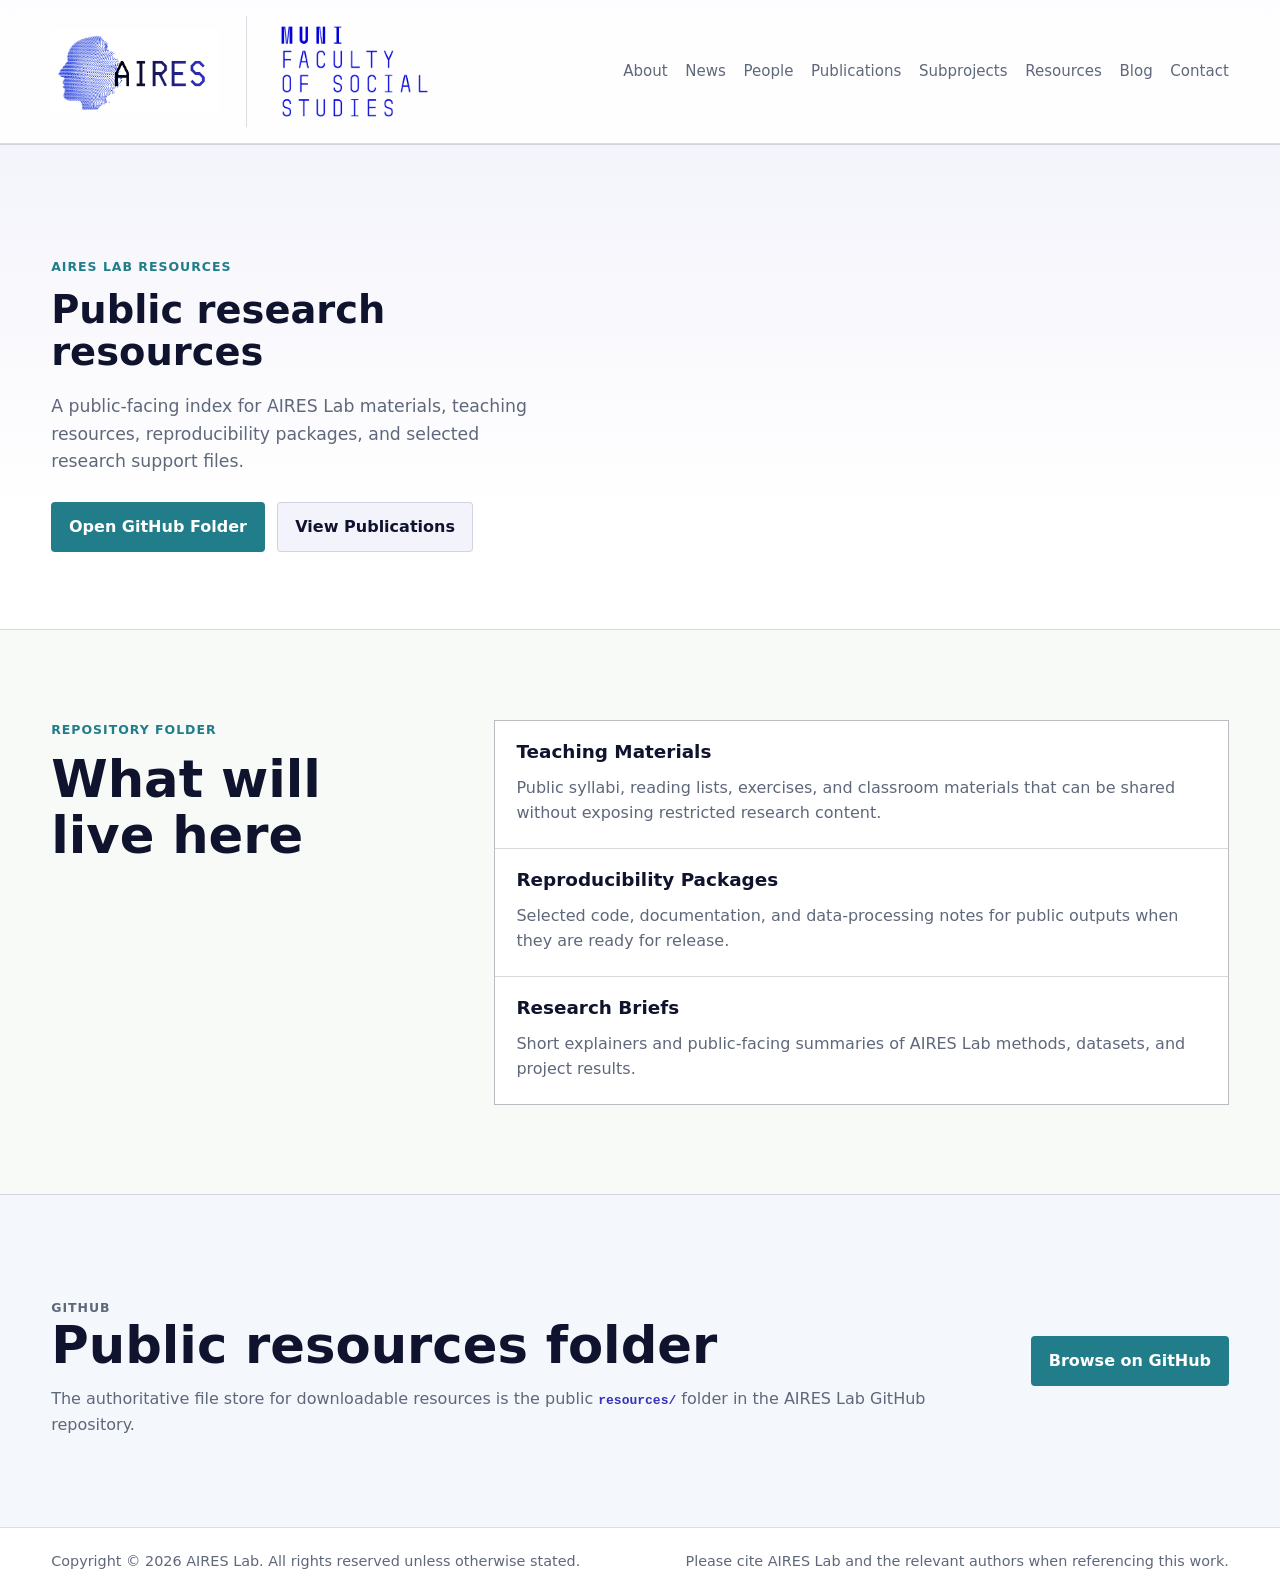
==== resources.html @ ffa1294a "Add resources page" ====
<!doctype html>
<html lang="en">
  <head>
    <meta charset="utf-8">
    <meta name="viewport" content="width=device-width, initial-scale=1">
    <meta
      name="description"
      content="Public resources from AIRES Lab: Artificial Intelligence Research for Experimental Security."
    >
    <title>Resources | AIRES Lab</title>
    <link rel="stylesheet" href="assets/css/styles.css">
  </head>
  <body>
    <a class="skip-link" href="#main">Skip to content</a>

    <header class="site-header" aria-label="Site header">
      <div class="header-identity">
        <a class="brand" href="index.html#top" aria-label="AIRES Lab home">
          <img class="brand-logo" src="assets/graphics/AIRES_logo.png" alt="AIRES Lab">
        </a>
        <div class="hosted-by" aria-label="Faculty of Social Studies, Masaryk University, Czech Republic">
          <img
            class="brand-logo"
            src="assets/graphics/FSS_logo.png"
            alt="Faculty of Social Studies, Masaryk University, Czech Republic"
          >
        </div>
      </div>
      <nav class="site-nav" aria-label="Primary navigation">
        <a href="index.html#about">About</a>
        <a href="index.html#news">News</a>
        <a href="index.html#people">People</a>
        <a href="index.html#publications">Publications</a>
        <a href="index.html#subprojects">Subprojects</a>
        <a href="resources.html">Resources</a>
        <a href="blog.html">Blog</a>
        <a href="index.html#contact">Contact</a>
      </nav>
    </header>

    <main id="main">
      <section class="page-hero">
        <p class="eyebrow">AIRES Lab Resources</p>
        <h1>Public research resources</h1>
        <p class="hero-lede">
          A public-facing index for AIRES Lab materials, teaching resources,
          reproducibility packages, and selected research support files.
        </p>
        <div class="hero-actions">
          <a class="button primary" href="https://github.com/AIRES-lab/repo/tree/main/resources" rel="noopener">Open GitHub Folder</a>
          <a class="button secondary" href="index.html#publications">View Publications</a>
        </div>
      </section>

      <section class="section page-layout" aria-labelledby="resources-title">
        <div class="section-heading">
          <p class="eyebrow">Repository Folder</p>
          <h2 id="resources-title">What will live here</h2>
        </div>
        <div class="resource-list">
          <article>
            <h3>Teaching Materials</h3>
            <p>
              Public syllabi, reading lists, exercises, and classroom materials
              that can be shared without exposing restricted research content.
            </p>
          </article>
          <article>
            <h3>Reproducibility Packages</h3>
            <p>
              Selected code, documentation, and data-processing notes for public
              outputs when they are ready for release.
            </p>
          </article>
          <article>
            <h3>Research Briefs</h3>
            <p>
              Short explainers and public-facing summaries of AIRES Lab methods,
              datasets, and project results.
            </p>
          </article>
        </div>
      </section>

      <section class="section repo-panel" aria-labelledby="repo-title">
        <div>
          <p class="eyebrow">GitHub</p>
          <h2 id="repo-title">Public resources folder</h2>
          <p>
            The authoritative file store for downloadable resources is the public
            <code>resources/</code> folder in the AIRES Lab GitHub repository.
          </p>
        </div>
        <a class="button primary" href="https://github.com/AIRES-lab/repo/tree/main/resources" rel="noopener">Browse on GitHub</a>
      </section>
    </main>

    <footer class="site-footer">
      <p>
        Copyright &copy; <span id="year"></span> AIRES Lab. All rights reserved
        unless otherwise stated.
      </p>
      <p>
        Please cite AIRES Lab and the relevant authors when referencing this work.
      </p>
    </footer>

    <script src="assets/js/main.js"></script>
  </body>
</html>
---- assets/css/styles.css ----
:root {
  color-scheme: light;
  --bg: #ffffff;
  --bg-soft: #f4f7fb;
  --panel: #eef3fa;
  --panel-light: #ffffff;
  --text: #10132d;
  --muted: #5f687a;
  --line: rgba(16, 19, 45, 0.14);
  --teal: #217d8a;
  --amber: #a36a00;
  --red: #c33845;
  --blue: #3432bf;
  --shadow: 0 24px 70px rgba(23, 36, 75, 0.16);
}

* {
  box-sizing: border-box;
}

html {
  scroll-behavior: smooth;
}

body {
  margin: 0;
  min-width: 320px;
  background:
    linear-gradient(180deg, rgba(52, 50, 191, 0.08), transparent 32rem),
    var(--bg);
  color: var(--text);
  font-family:
    Inter, ui-sans-serif, system-ui, -apple-system, BlinkMacSystemFont, "Segoe UI",
    sans-serif;
  line-height: 1.6;
}

a {
  color: inherit;
}

.skip-link {
  position: absolute;
  left: 1rem;
  top: -10rem;
  z-index: 20;
  padding: 0.6rem 0.8rem;
  background: var(--text);
  color: var(--bg);
}

.skip-link:focus {
  top: 1rem;
}

.site-header {
  position: sticky;
  top: 0;
  z-index: 10;
  display: flex;
  align-items: center;
  justify-content: space-between;
  gap: 2rem;
  padding: 1rem clamp(1rem, 4vw, 4rem);
  border-bottom: 1px solid var(--line);
  background: rgba(255, 255, 255, 0.88);
  backdrop-filter: blur(18px);
}

.header-identity {
  display: flex;
  align-items: center;
  gap: clamp(1rem, 2.4vw, 1.8rem);
  min-width: 0;
}

.brand {
  display: inline-flex;
  align-items: center;
  gap: 0.75rem;
  min-width: max-content;
  text-decoration: none;
}

.brand-logo {
  display: block;
  width: clamp(7.4rem, 13vw, 10.5rem);
  height: auto;
}

.brand strong,
.brand small {
  display: block;
}

.brand strong {
  line-height: 1.1;
}

.brand small {
  color: var(--muted);
  font-size: 0.78rem;
}

.hosted-by {
  display: flex;
  align-items: center;
  gap: 0.7rem;
  padding-left: clamp(1rem, 2vw, 1.5rem);
  border-left: 1px solid var(--line);
  color: var(--muted);
  font-size: 0.72rem;
  font-weight: 700;
  line-height: 1.15;
  text-transform: uppercase;
}

.hosted-by span {
  max-width: 7.5rem;
}

.faculty-logo {
  display: block;
  width: clamp(6rem, 9vw, 8.5rem);
  height: auto;
  max-height: 3.2rem;
  object-fit: contain;
}

.site-nav {
  display: flex;
  flex-wrap: wrap;
  justify-content: flex-end;
  gap: 0.25rem 1.1rem;
  color: var(--muted);
  font-size: 0.94rem;
}

.site-nav a {
  text-decoration: none;
}

.site-nav a:hover {
  color: var(--text);
}

.hero {
  display: grid;
  grid-template-columns: minmax(17rem, 0.52fr) minmax(32rem, 1.48fr);
  gap: clamp(0.8rem, 2vw, 1.8rem);
  align-items: center;
  min-height: calc(100vh - 4.5rem);
  padding: clamp(3rem, 7vw, 6rem) clamp(1rem, 4vw, 4rem) 3rem;
  overflow: hidden;
}

.hero-copy {
  max-width: 30rem;
}

.eyebrow {
  margin: 0 0 0.8rem;
  color: var(--teal);
  font-size: 0.78rem;
  font-weight: 750;
  letter-spacing: 0.08em;
  text-transform: uppercase;
}

h1,
h2,
h3,
p {
  overflow-wrap: anywhere;
}

h1,
h2,
h3 {
  margin: 0;
  line-height: 1.08;
}

h1 {
  max-width: 14ch;
  font-size: clamp(1.75rem, 3vw, 3rem);
}

h2 {
  font-size: clamp(2rem, 4vw, 4rem);
}

h3 {
  font-size: 1.15rem;
}

.hero-lede {
  max-width: 30rem;
  margin: 1.3rem 0 0;
  color: var(--muted);
  font-size: clamp(0.98rem, 1.35vw, 1.12rem);
}

.hero-actions {
  display: flex;
  flex-wrap: wrap;
  gap: 0.8rem;
  margin-top: 1.6rem;
}

.button {
  display: inline-flex;
  align-items: center;
  justify-content: center;
  min-height: 2.9rem;
  padding: 0.72rem 1.05rem;
  border: 1px solid transparent;
  border-radius: 4px;
  font-weight: 750;
  text-decoration: none;
}

.button.primary {
  background: var(--teal);
  color: #ffffff;
}

.button.secondary {
  border-color: var(--line);
  background: rgba(52, 50, 191, 0.06);
  color: var(--text);
}

.hero-video {
  position: relative;
  justify-self: stretch;
  width: 100%;
  min-height: 36rem;
  aspect-ratio: 16 / 9;
  overflow: hidden;
  background: transparent;
  transform: none;
  -webkit-mask-image: radial-gradient(
    ellipse at center,
    #000 54%,
    rgba(0, 0, 0, 0.9) 66%,
    rgba(0, 0, 0, 0.42) 82%,
    transparent 100%
  );
  mask-image: radial-gradient(
    ellipse at center,
    #000 54%,
    rgba(0, 0, 0, 0.9) 66%,
    rgba(0, 0, 0, 0.42) 82%,
    transparent 100%
  );
}

.intro-video {
  display: block;
  width: 100%;
  height: 100%;
  min-height: inherit;
  object-fit: contain;
}
.section {
  padding: clamp(3rem, 7vw, 6rem) clamp(1rem, 4vw, 4rem);
  border-top: 1px solid var(--line);
}

.intro {
  display: grid;
  grid-template-columns: minmax(0, 0.9fr) minmax(18rem, 1.1fr);
  gap: clamp(1.5rem, 5vw, 4rem);
  align-items: start;
  background: #f7f9fc;
}

.intro p:last-child,
.contact p,
.people-publications p {
  margin: 0;
  color: var(--muted);
  font-size: 1.08rem;
}

.section-heading {
  max-width: 52rem;
  margin-bottom: 2rem;
}

.feature-grid {
  display: grid;
  grid-template-columns: repeat(4, minmax(0, 1fr));
  gap: 1rem;
}

.feature-card {
  min-height: 19rem;
  padding: 1.2rem;
  border: 1px solid var(--line);
  background: var(--bg-soft);
}

.card-index {
  display: block;
  margin-bottom: 3.8rem;
  color: var(--amber);
  font-weight: 800;
}

.feature-card p,
.project-list p {
  margin: 0.8rem 0 0;
  color: var(--muted);
}

.split {
  display: grid;
  grid-template-columns: minmax(0, 0.72fr) minmax(20rem, 1.28fr);
  gap: clamp(1.5rem, 5vw, 4rem);
  background: #f8faf8;
}

.project-list {
  display: grid;
  gap: 1px;
  background: var(--line);
  border: 1px solid var(--line);
}

.project-list article {
  padding: 1.35rem;
  background: #ffffff;
}

.people-publications {
  display: grid;
  grid-template-columns: repeat(2, minmax(0, 1fr));
  gap: 1rem;
}

.people-publications > div {
  padding: clamp(1.2rem, 3vw, 2rem);
  border-left: 3px solid var(--teal);
  background: var(--bg-soft);
}

.member-card {
  display: grid;
  grid-template-columns: auto minmax(0, 1fr);
  gap: 1rem;
  align-items: start;
  margin-top: 1.2rem;
}

.member-photo {
  width: clamp(5.5rem, 10vw, 7rem);
  aspect-ratio: 1;
  object-fit: cover;
  border: 1px solid var(--line);
}

.member-role,
.publication-meta {
  margin: 0 0 0.45rem;
  color: var(--teal);
  font-size: 0.75rem;
  font-weight: 800;
  letter-spacing: 0.08em;
  text-transform: uppercase;
}

.member-card h3,
.publication-card h3 {
  margin: 0;
}

.publication-card {
  margin-top: 1.2rem;
}

.publication-link {
  display: inline-block;
  margin-top: 0.85rem;
  color: var(--blue);
  font-weight: 750;
  text-decoration: none;
}

.publication-link:hover {
  text-decoration: underline;
}

.contact {
  display: grid;
  grid-template-columns: minmax(0, 0.88fr) minmax(18rem, 1fr) auto;
  gap: 1.5rem;
  align-items: center;
}

.site-footer {
  display: flex;
  flex-wrap: wrap;
  justify-content: space-between;
  gap: 0.8rem 2rem;
  padding: 1.4rem clamp(1rem, 4vw, 4rem);
  border-top: 1px solid var(--line);
  color: var(--muted);
  font-size: 0.9rem;
}

.site-footer p {
  margin: 0;
}

.page-hero {
  padding: clamp(4rem, 9vw, 7rem) clamp(1rem, 4vw, 4rem) clamp(3rem, 6vw, 5rem);
  border-top: 1px solid var(--line);
}

.page-hero h1 {
  max-width: 18ch;
}

.page-layout {
  display: grid;
  grid-template-columns: minmax(0, 0.68fr) minmax(20rem, 1.32fr);
  gap: clamp(1.5rem, 5vw, 4rem);
  background: #f8faf8;
}

.resource-list,
.blog-list {
  display: grid;
  gap: 1px;
  background: var(--line);
  border: 1px solid var(--line);
}

.resource-list article,
.blog-list article {
  padding: 1.35rem;
  background: #ffffff;
}

.resource-list p,
.blog-list p,
.repo-panel p {
  margin: 0.8rem 0 0;
  color: var(--muted);
}

.repo-panel {
  display: grid;
  grid-template-columns: minmax(0, 1fr) auto;
  gap: 1.5rem;
  align-items: center;
  background: var(--bg-soft);
}

.repo-panel code {
  color: var(--blue);
  font-weight: 750;
}

@media (max-width: 980px) {
  .page-layout,
  .repo-panel {
    grid-template-columns: 1fr;
  }

  .page-hero h1 {
    max-width: 16ch;
  }
}

@media (max-width: 980px) {
  .site-header {
    align-items: flex-start;
    flex-direction: column;
    gap: 0.9rem;
  }

  .hero,
  .intro,
  .split,
  .contact {
    grid-template-columns: 1fr;
  }

  .hero {
    min-height: auto;
  }

  h1 {
    max-width: 16ch;
  }

  .hero-video {
    justify-self: stretch;
    width: 100%;
    min-height: 30rem;
    transform: none;
  }

  .feature-grid {
    grid-template-columns: repeat(2, minmax(0, 1fr));
  }

  .contact {
    align-items: start;
  }
}

@media (max-width: 720px) {
  .site-header {
    position: static;
  }

  .header-identity {
    align-items: flex-start;
    flex-direction: column;
    gap: 0.9rem;
  }

  .hosted-by {
    padding-left: 0;
    border-left: 0;
  }

  .site-nav {
    justify-content: flex-start;
  }

  .hero {
    padding-top: 2.5rem;
  }

  h1 {
    font-size: clamp(1.75rem, 8vw, 2.35rem);
  }

  .hero-video {
    min-height: 24rem;
  }

  .feature-grid,
  .people-publications {
    grid-template-columns: 1fr;
  }

  .member-card {
    grid-template-columns: 1fr;
  }

  .card-index {
    margin-bottom: 2rem;
  }
}

@media (prefers-reduced-motion: reduce) {
  html {
    scroll-behavior: auto;
  }
}
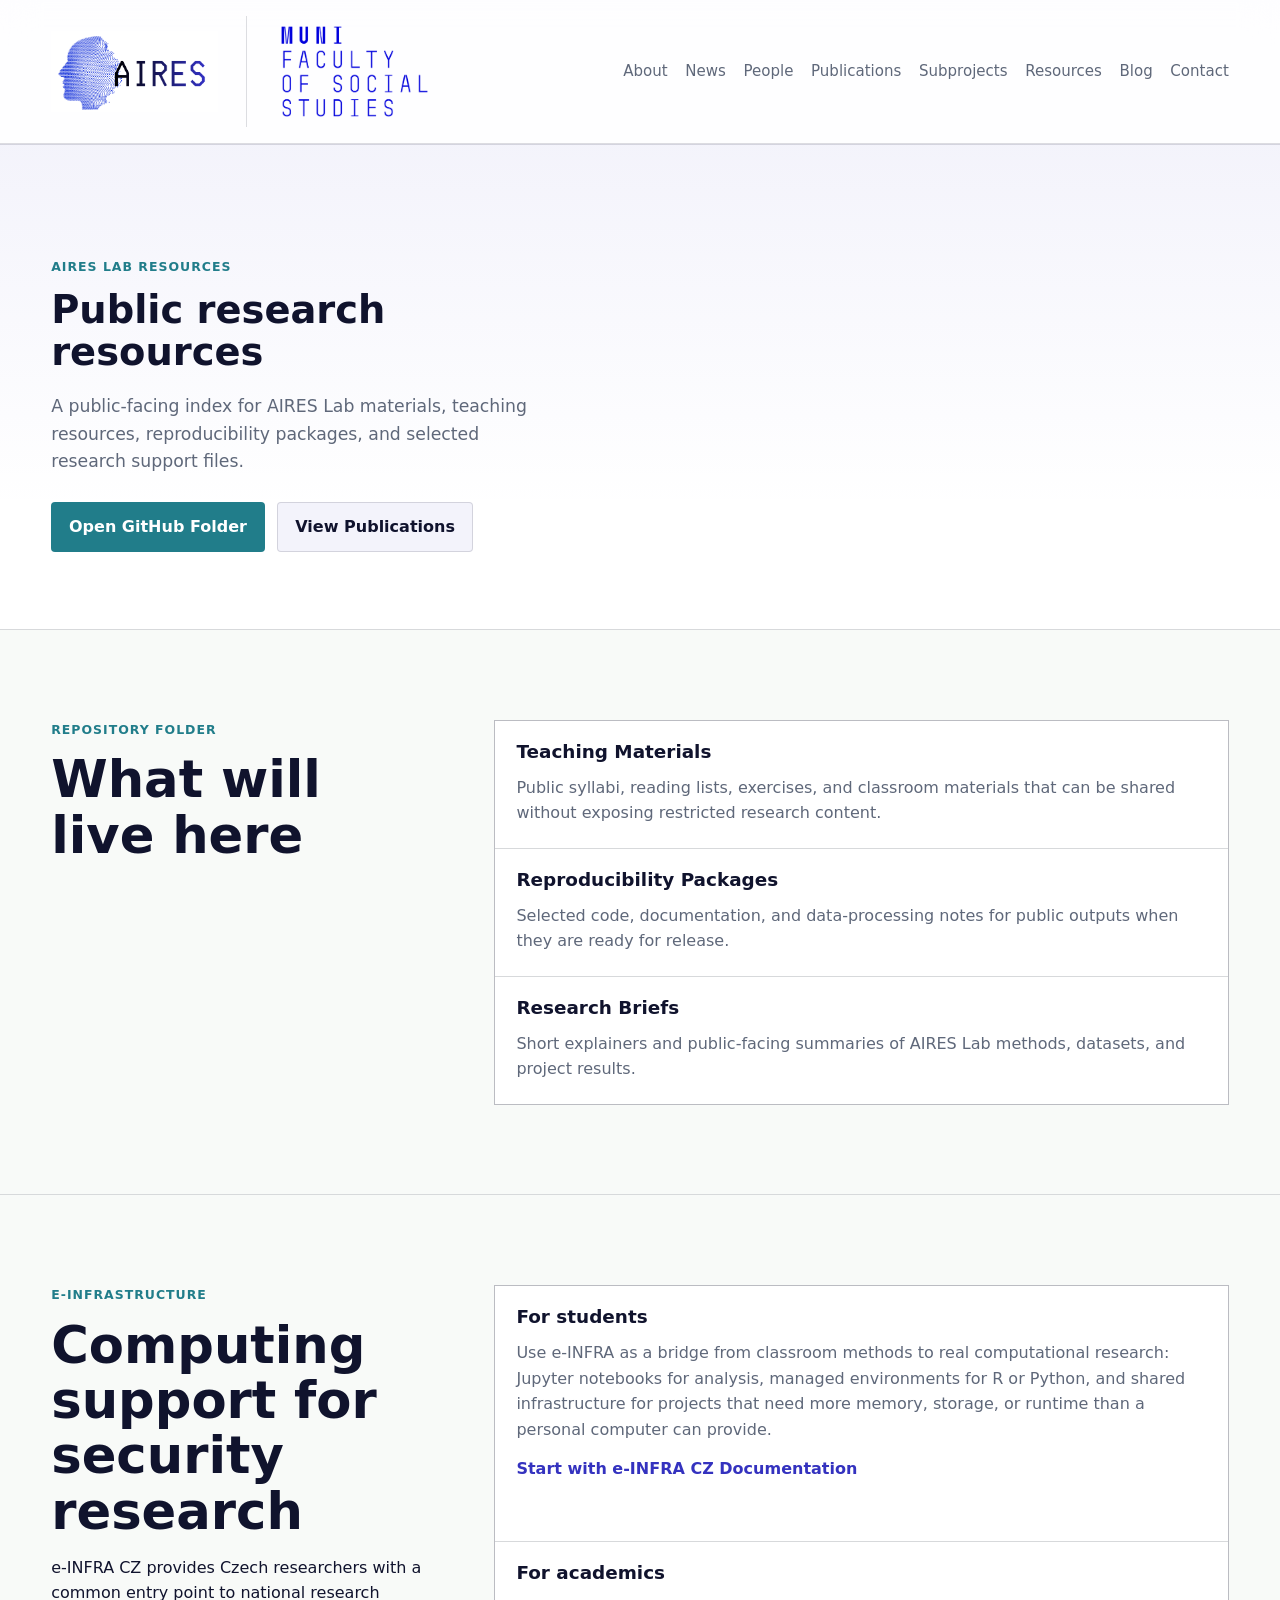
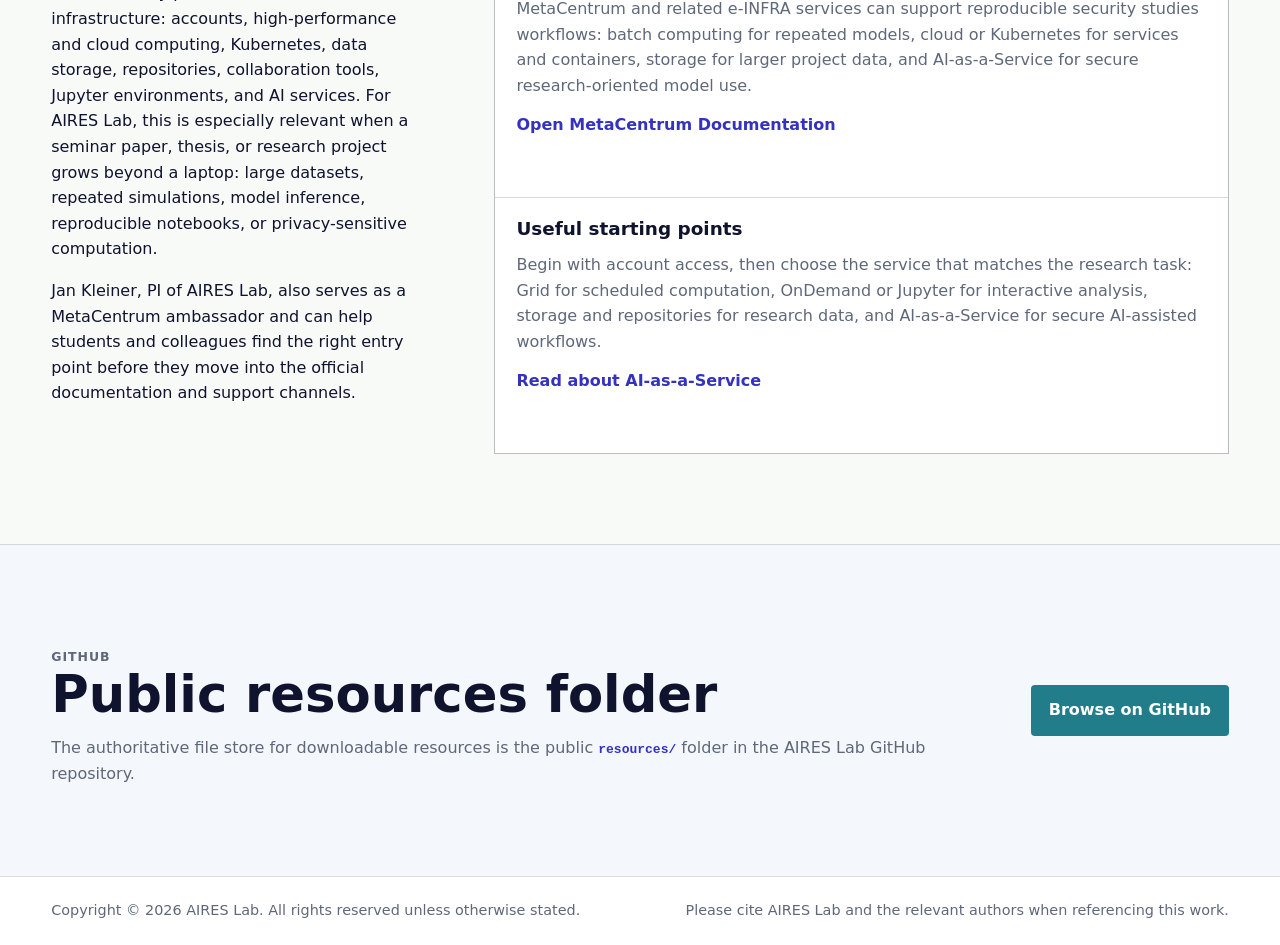
==== commit d151647d: "Add e-infrastructure resources section" ====
--- a/resources.html
+++ b/resources.html
@@ -82,6 +82,59 @@
         </div>
       </section>
 
+      <section class="section page-layout" aria-labelledby="einfrastructure-title">
+        <div class="section-heading">
+          <p class="eyebrow">e-Infrastructure</p>
+          <h2 id="einfrastructure-title">Computing support for security research</h2>
+          <p>
+            e-INFRA CZ provides Czech researchers with a common entry point to
+            national research infrastructure: accounts, high-performance and cloud
+            computing, Kubernetes, data storage, repositories, collaboration tools,
+            Jupyter environments, and AI services. For AIRES Lab, this is especially
+            relevant when a seminar paper, thesis, or research project grows beyond
+            a laptop: large datasets, repeated simulations, model inference,
+            reproducible notebooks, or privacy-sensitive computation.
+          </p>
+          <p>
+            Jan Kleiner, PI of AIRES Lab, also serves as a MetaCentrum ambassador
+            and can help students and colleagues find the right entry point before
+            they move into the official documentation and support channels.
+          </p>
+        </div>
+        <div class="resource-list">
+          <article>
+            <h3>For students</h3>
+            <p>
+              Use e-INFRA as a bridge from classroom methods to real computational
+              research: Jupyter notebooks for analysis, managed environments for R
+              or Python, and shared infrastructure for projects that need more memory,
+              storage, or runtime than a personal computer can provide.
+            </p>
+            <a class="publication-link" href="https://docs.e-infra.cz/" rel="noopener">Start with e-INFRA CZ Documentation</a>
+          </article>
+          <article>
+            <h3>For academics</h3>
+            <p>
+              MetaCentrum and related e-INFRA services can support reproducible
+              security studies workflows: batch computing for repeated models,
+              cloud or Kubernetes for services and containers, storage for larger
+              project data, and AI-as-a-Service for secure research-oriented model use.
+            </p>
+            <a class="publication-link" href="https://docs.metacentrum.cz/" rel="noopener">Open MetaCentrum Documentation</a>
+          </article>
+          <article>
+            <h3>Useful starting points</h3>
+            <p>
+              Begin with account access, then choose the service that matches the
+              research task: Grid for scheduled computation, OnDemand or Jupyter
+              for interactive analysis, storage and repositories for research data,
+              and AI-as-a-Service for secure AI-assisted workflows.
+            </p>
+            <a class="publication-link" href="https://docs.cerit.io/en/docs/ai-as-a-service/introduction" rel="noopener">Read about AI-as-a-Service</a>
+          </article>
+        </div>
+      </section>
+
       <section class="section repo-panel" aria-labelledby="repo-title">
         <div>
           <p class="eyebrow">GitHub</p>
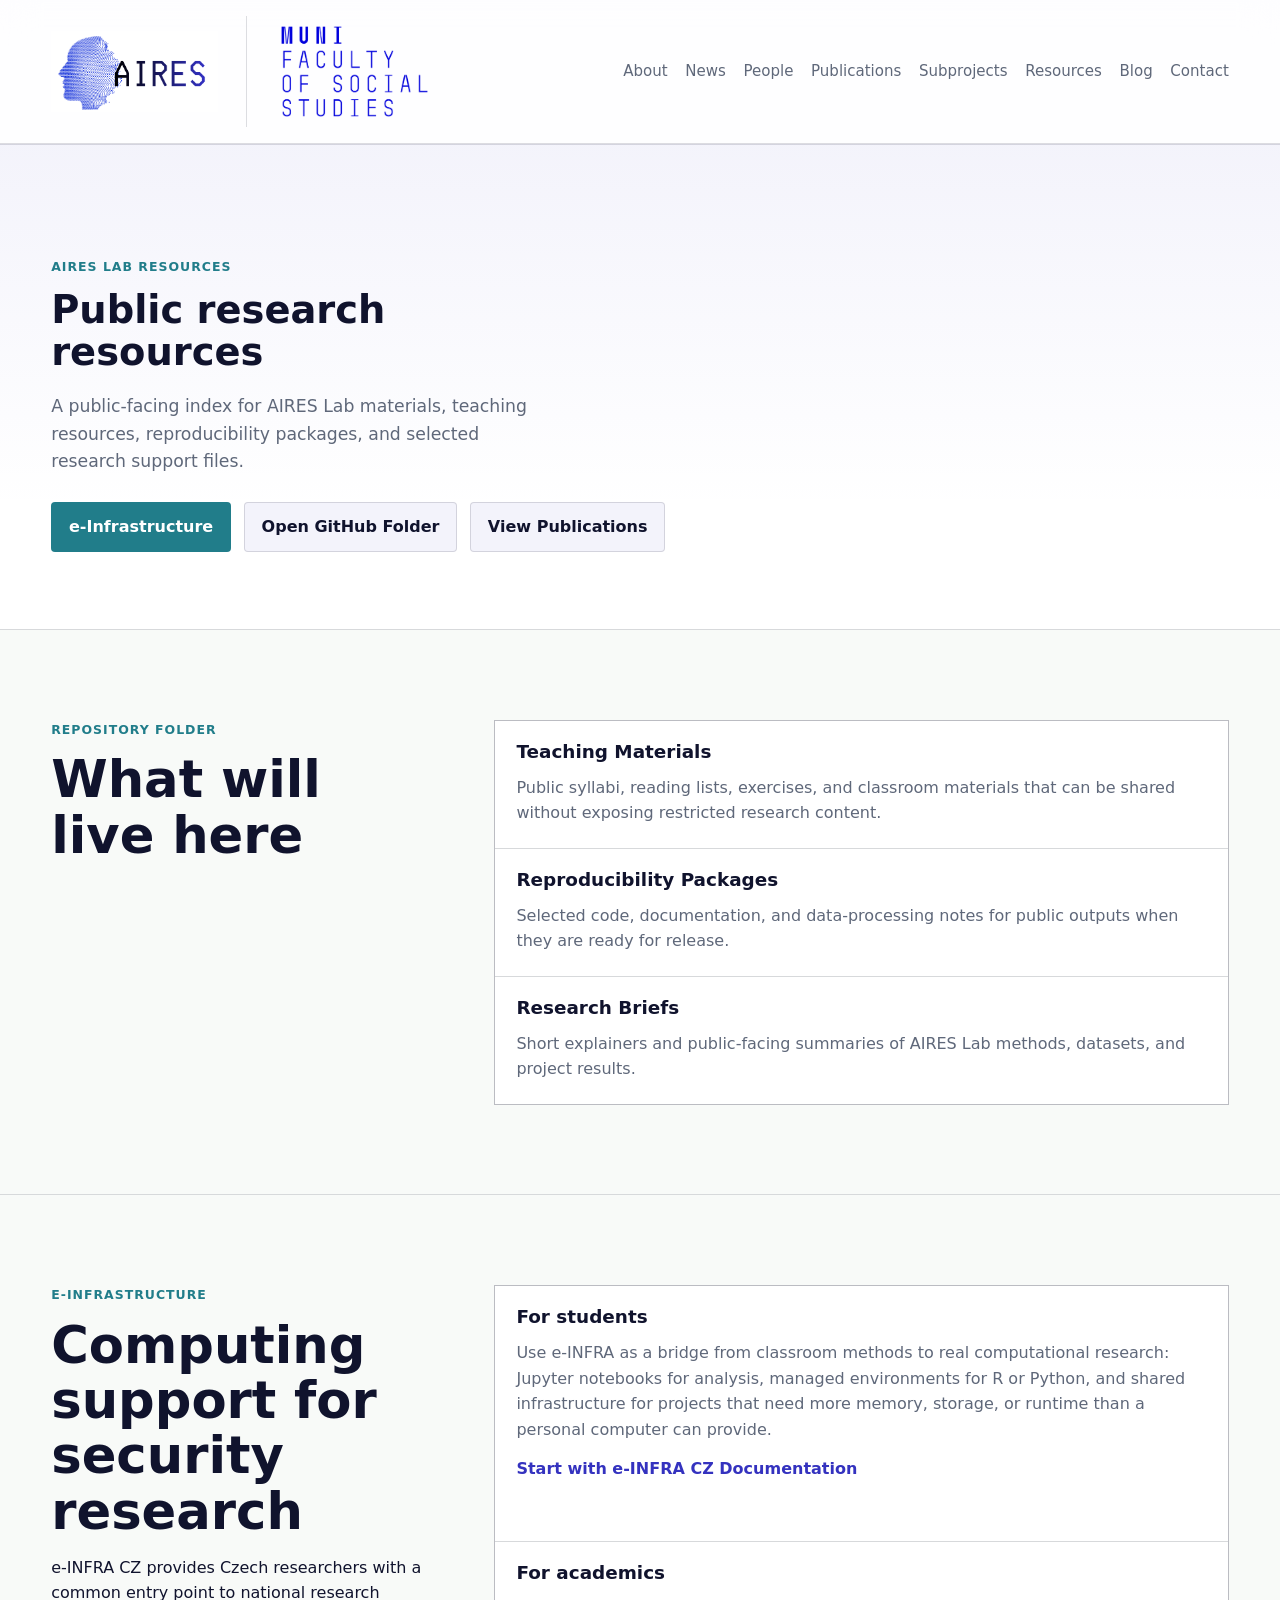
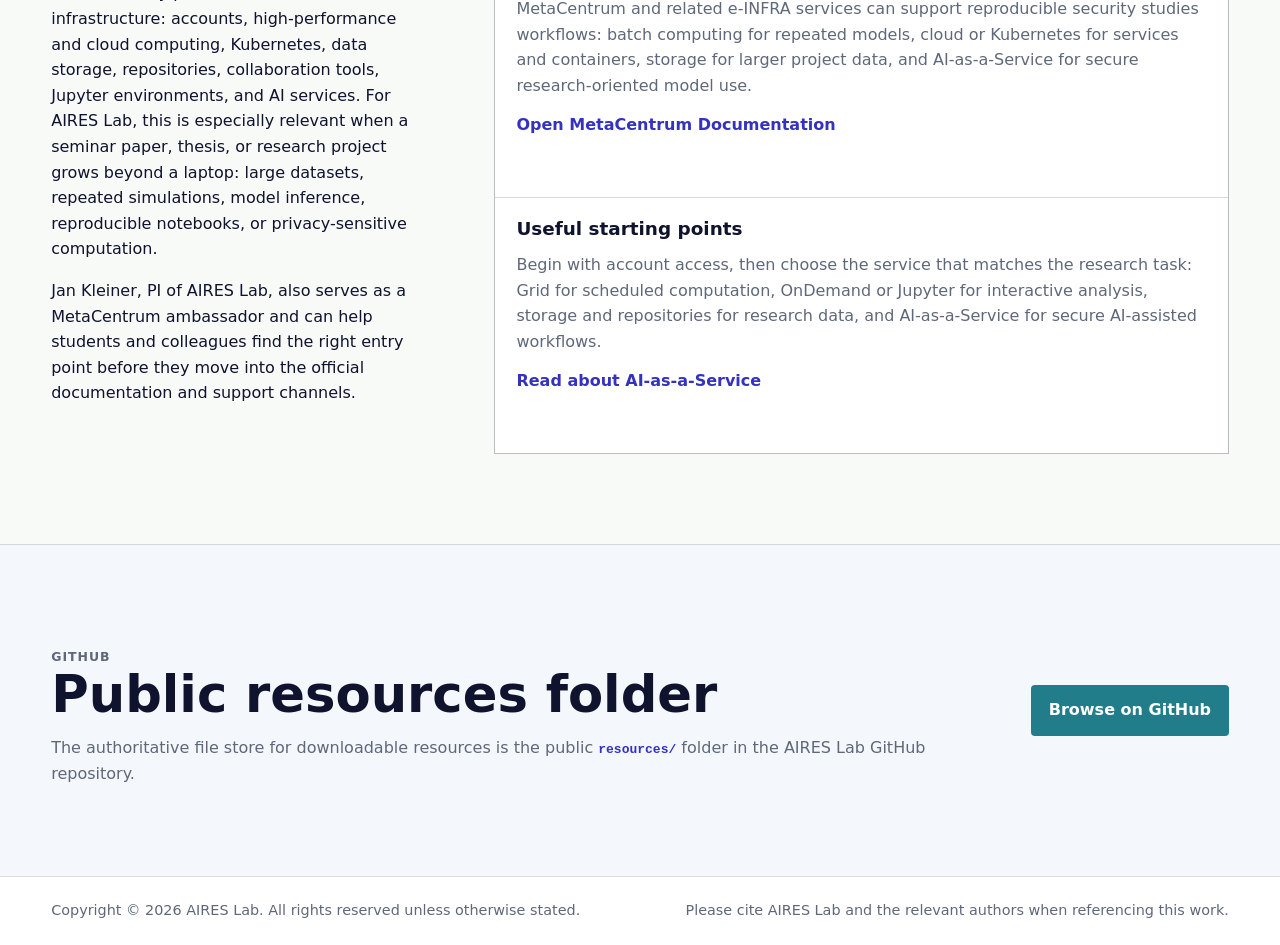
==== commit 465c2762: "Add e-infrastructure anchor link" ====
--- a/resources.html
+++ b/resources.html
@@ -47,7 +47,8 @@
           reproducibility packages, and selected research support files.
         </p>
         <div class="hero-actions">
-          <a class="button primary" href="https://github.com/AIRES-lab/repo/tree/main/resources" rel="noopener">Open GitHub Folder</a>
+          <a class="button primary" href="#einfrastructure">e-Infrastructure</a>
+          <a class="button secondary" href="https://github.com/AIRES-lab/repo/tree/main/resources" rel="noopener">Open GitHub Folder</a>
           <a class="button secondary" href="index.html#publications">View Publications</a>
         </div>
       </section>
@@ -82,7 +83,7 @@
         </div>
       </section>
 
-      <section class="section page-layout" aria-labelledby="einfrastructure-title">
+      <section class="section page-layout" id="einfrastructure" aria-labelledby="einfrastructure-title">
         <div class="section-heading">
           <p class="eyebrow">e-Infrastructure</p>
           <h2 id="einfrastructure-title">Computing support for security research</h2>
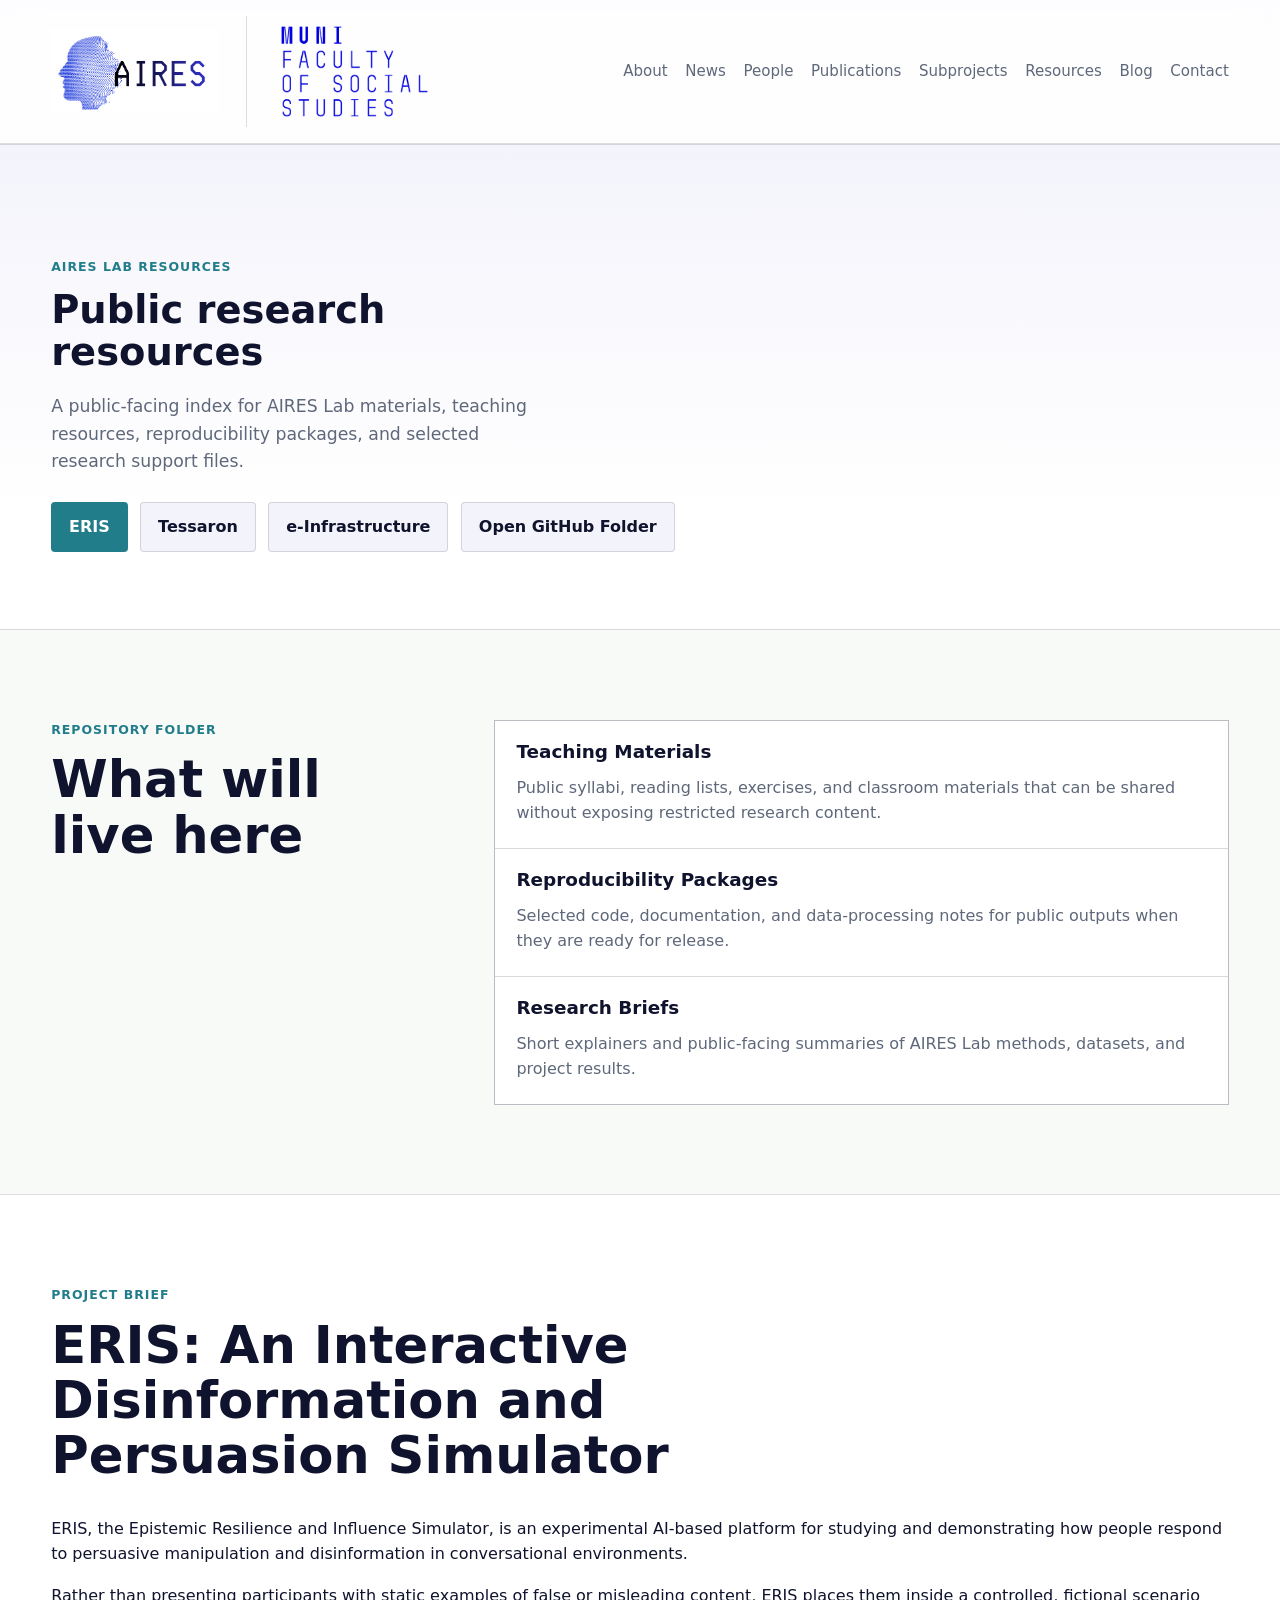
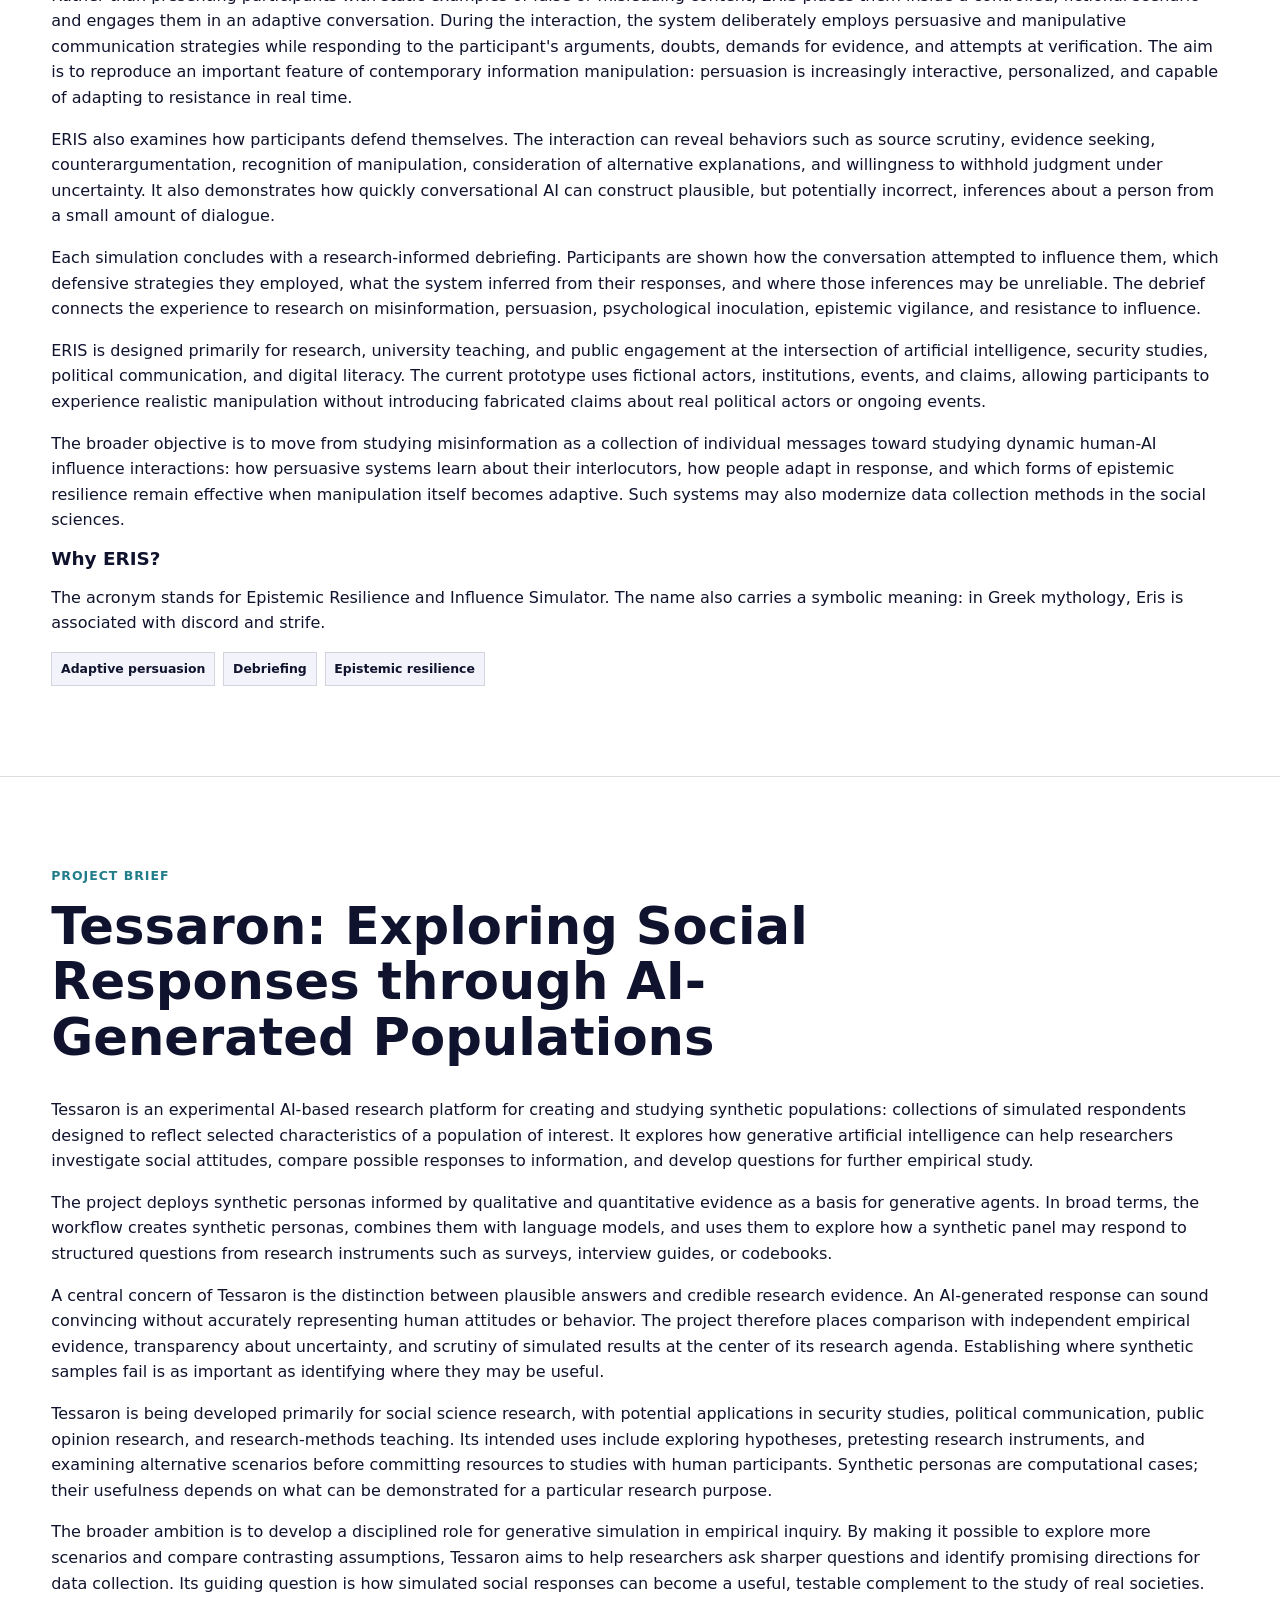
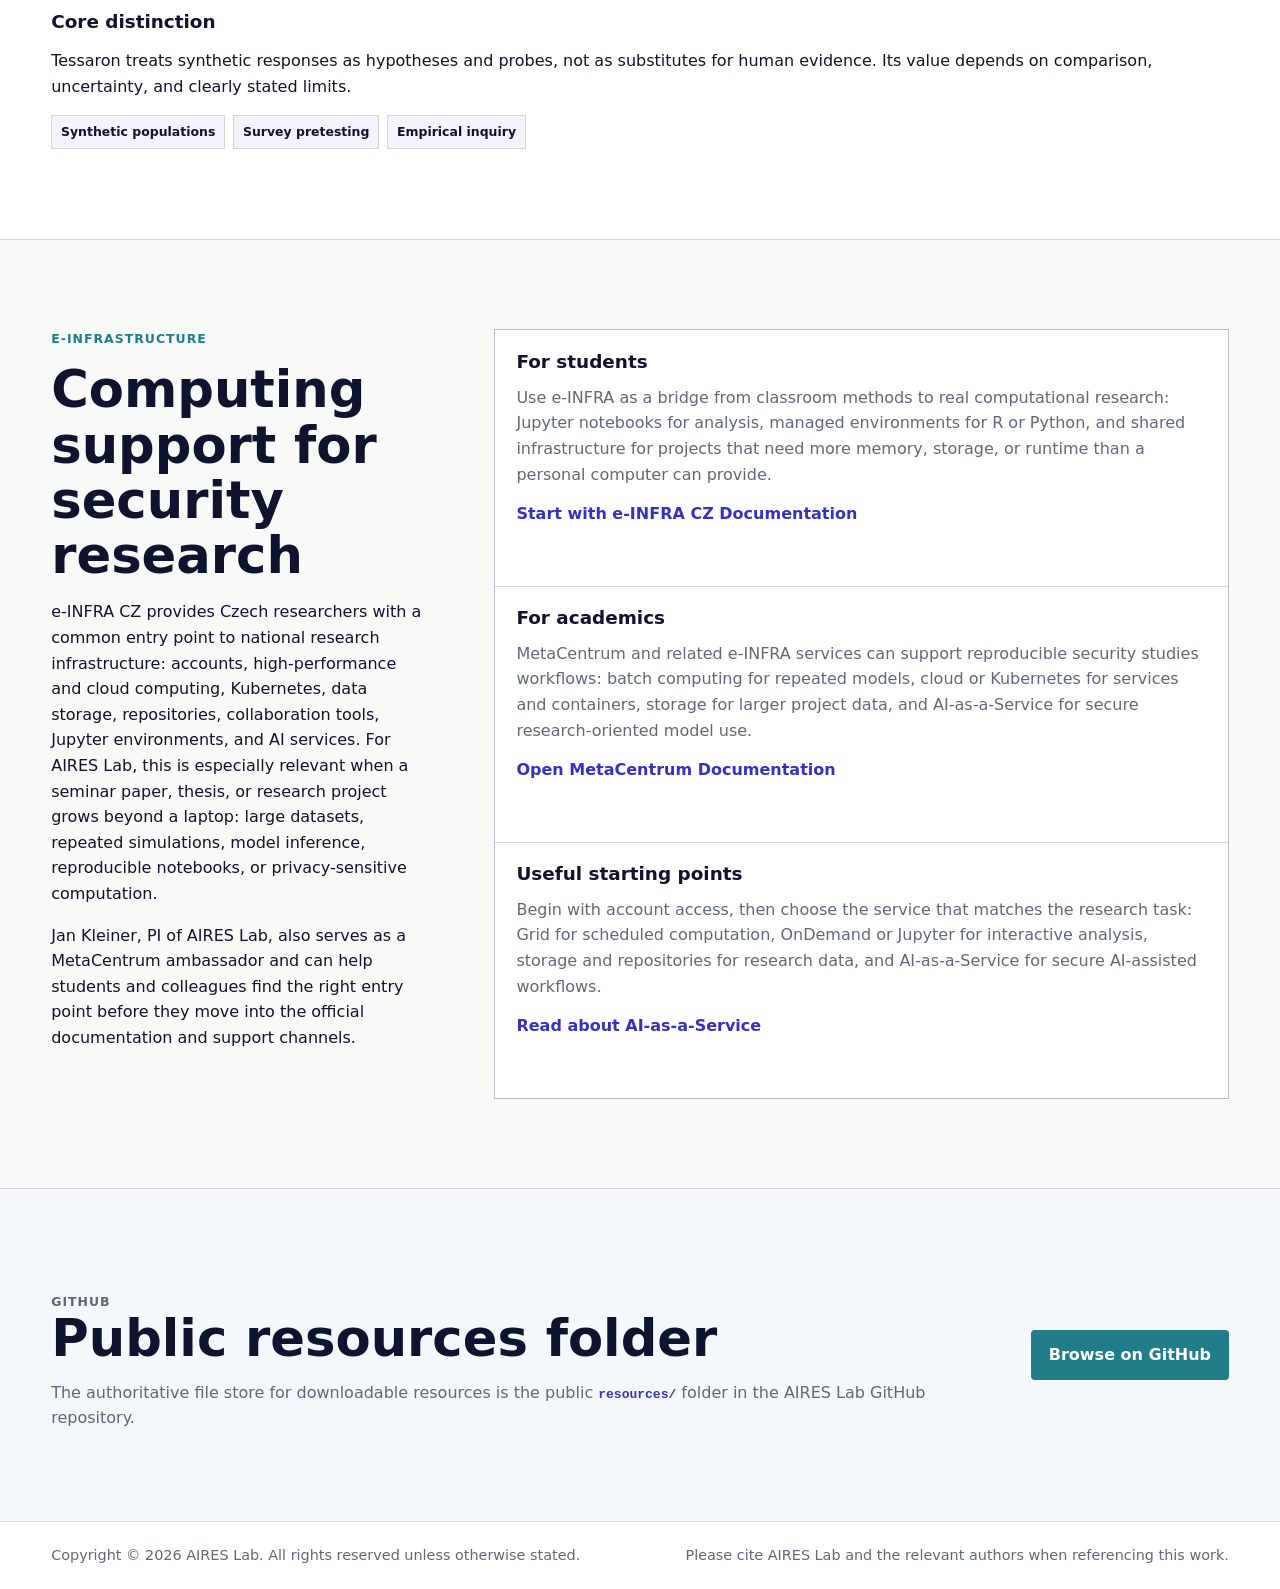
==== commit 73fc58be: "Add detailed ERIS and Tessaron resources" ====
--- a/resources.html
+++ b/resources.html
@@ -47,9 +47,10 @@
           reproducibility packages, and selected research support files.
         </p>
         <div class="hero-actions">
-          <a class="button primary" href="#einfrastructure">e-Infrastructure</a>
+          <a class="button primary" href="#eris">ERIS</a>
+          <a class="button secondary" href="#tessaron">Tessaron</a>
+          <a class="button secondary" href="#einfrastructure">e-Infrastructure</a>
           <a class="button secondary" href="https://github.com/AIRES-lab/repo/tree/main/resources" rel="noopener">Open GitHub Folder</a>
-          <a class="button secondary" href="index.html#publications">View Publications</a>
         </div>
       </section>
 
@@ -80,6 +81,155 @@
               datasets, and project results.
             </p>
           </article>
+        </div>
+      </section>
+
+      <section class="section project-detail" id="eris" aria-labelledby="eris-title">
+        <div class="section-heading">
+          <p class="eyebrow">Project Brief</p>
+          <h2 id="eris-title">ERIS: An Interactive Disinformation and Persuasion Simulator</h2>
+        </div>
+        <div class="project-detail-grid">
+          <div class="project-detail-copy">
+            <p>
+              ERIS, the Epistemic Resilience and Influence Simulator, is an
+              experimental AI-based platform for studying and demonstrating how
+              people respond to persuasive manipulation and disinformation in
+              conversational environments.
+            </p>
+            <p>
+              Rather than presenting participants with static examples of false
+              or misleading content, ERIS places them inside a controlled,
+              fictional scenario and engages them in an adaptive conversation.
+              During the interaction, the system deliberately employs persuasive
+              and manipulative communication strategies while responding to the
+              participant's arguments, doubts, demands for evidence, and attempts
+              at verification. The aim is to reproduce an important feature of
+              contemporary information manipulation: persuasion is increasingly
+              interactive, personalized, and capable of adapting to resistance in
+              real time.
+            </p>
+            <p>
+              ERIS also examines how participants defend themselves. The
+              interaction can reveal behaviors such as source scrutiny, evidence
+              seeking, counterargumentation, recognition of manipulation,
+              consideration of alternative explanations, and willingness to
+              withhold judgment under uncertainty. It also demonstrates how
+              quickly conversational AI can construct plausible, but potentially
+              incorrect, inferences about a person from a small amount of dialogue.
+            </p>
+            <p>
+              Each simulation concludes with a research-informed debriefing.
+              Participants are shown how the conversation attempted to influence
+              them, which defensive strategies they employed, what the system
+              inferred from their responses, and where those inferences may be
+              unreliable. The debrief connects the experience to research on
+              misinformation, persuasion, psychological inoculation, epistemic
+              vigilance, and resistance to influence.
+            </p>
+            <p>
+              ERIS is designed primarily for research, university teaching, and
+              public engagement at the intersection of artificial intelligence,
+              security studies, political communication, and digital literacy.
+              The current prototype uses fictional actors, institutions, events,
+              and claims, allowing participants to experience realistic
+              manipulation without introducing fabricated claims about real
+              political actors or ongoing events.
+            </p>
+            <p>
+              The broader objective is to move from studying misinformation as a
+              collection of individual messages toward studying dynamic human-AI
+              influence interactions: how persuasive systems learn about their
+              interlocutors, how people adapt in response, and which forms of
+              epistemic resilience remain effective when manipulation itself
+              becomes adaptive. Such systems may also modernize data collection
+              methods in the social sciences.
+            </p>
+          </div>
+          <aside class="project-detail-aside" aria-label="ERIS summary">
+            <h3>Why ERIS?</h3>
+            <p>
+              The acronym stands for Epistemic Resilience and Influence Simulator.
+              The name also carries a symbolic meaning: in Greek mythology, Eris
+              is associated with discord and strife.
+            </p>
+            <div class="project-tags">
+              <span>Adaptive persuasion</span>
+              <span>Debriefing</span>
+              <span>Epistemic resilience</span>
+            </div>
+          </aside>
+        </div>
+      </section>
+
+      <section class="section project-detail" id="tessaron" aria-labelledby="tessaron-title">
+        <div class="section-heading">
+          <p class="eyebrow">Project Brief</p>
+          <h2 id="tessaron-title">Tessaron: Exploring Social Responses through AI-Generated Populations</h2>
+        </div>
+        <div class="project-detail-grid">
+          <div class="project-detail-copy">
+            <p>
+              Tessaron is an experimental AI-based research platform for creating
+              and studying synthetic populations: collections of simulated
+              respondents designed to reflect selected characteristics of a
+              population of interest. It explores how generative artificial
+              intelligence can help researchers investigate social attitudes,
+              compare possible responses to information, and develop questions
+              for further empirical study.
+            </p>
+            <p>
+              The project deploys synthetic personas informed by qualitative and
+              quantitative evidence as a basis for generative agents. In broad
+              terms, the workflow creates synthetic personas, combines them with
+              language models, and uses them to explore how a synthetic panel may
+              respond to structured questions from research instruments such as
+              surveys, interview guides, or codebooks.
+            </p>
+            <p>
+              A central concern of Tessaron is the distinction between plausible
+              answers and credible research evidence. An AI-generated response can
+              sound convincing without accurately representing human attitudes or
+              behavior. The project therefore places comparison with independent
+              empirical evidence, transparency about uncertainty, and scrutiny of
+              simulated results at the center of its research agenda. Establishing
+              where synthetic samples fail is as important as identifying where
+              they may be useful.
+            </p>
+            <p>
+              Tessaron is being developed primarily for social science research,
+              with potential applications in security studies, political
+              communication, public opinion research, and research-methods
+              teaching. Its intended uses include exploring hypotheses,
+              pretesting research instruments, and examining alternative
+              scenarios before committing resources to studies with human
+              participants. Synthetic personas are computational cases; their
+              usefulness depends on what can be demonstrated for a particular
+              research purpose.
+            </p>
+            <p>
+              The broader ambition is to develop a disciplined role for generative
+              simulation in empirical inquiry. By making it possible to explore
+              more scenarios and compare contrasting assumptions, Tessaron aims to
+              help researchers ask sharper questions and identify promising
+              directions for data collection. Its guiding question is how simulated
+              social responses can become a useful, testable complement to the
+              study of real societies.
+            </p>
+          </div>
+          <aside class="project-detail-aside" aria-label="Tessaron summary">
+            <h3>Core distinction</h3>
+            <p>
+              Tessaron treats synthetic responses as hypotheses and probes, not as
+              substitutes for human evidence. Its value depends on comparison,
+              uncertainty, and clearly stated limits.
+            </p>
+            <div class="project-tags">
+              <span>Synthetic populations</span>
+              <span>Survey pretesting</span>
+              <span>Empirical inquiry</span>
+            </div>
+          </aside>
         </div>
       </section>
 
--- a/assets/css/styles.css
+++ b/assets/css/styles.css
@@ -263,6 +263,7 @@
   min-height: inherit;
   object-fit: contain;
 }
+
 .section {
   padding: clamp(3rem, 7vw, 6rem) clamp(1rem, 4vw, 4rem);
   border-top: 1px solid var(--line);
@@ -289,17 +290,142 @@
   margin-bottom: 2rem;
 }
 
-.feature-grid {
+.feature-grid,
+.project-medallions {
   display: grid;
   grid-template-columns: repeat(4, minmax(0, 1fr));
   gap: 1rem;
+}
+
+.project-medallions {
+  grid-template-columns: repeat(2, minmax(0, 1fr));
+}
+
+.feature-card,
+.project-medallion {
+  border: 1px solid var(--line);
+  background: var(--bg-soft);
 }
 
 .feature-card {
   min-height: 19rem;
   padding: 1.2rem;
+}
+
+.project-medallion {
+  position: relative;
+  display: grid;
+  gap: 1rem;
+  min-height: 32rem;
+  padding: clamp(1.2rem, 2.5vw, 1.8rem);
+  background: #ffffff;
+  overflow: hidden;
+}
+
+.project-medallion::before {
+  content: "";
+  position: absolute;
+  inset: 0;
+  border-top: 0.35rem solid var(--teal);
+  pointer-events: none;
+}
+
+.eris-card::before {
+  border-top-color: var(--red);
+}
+
+.tessaron-card::before {
+  border-top-color: var(--blue);
+}
+
+.project-medallion-top {
+  display: grid;
+  grid-template-columns: auto minmax(0, 1fr);
+  gap: 1rem;
+  align-items: center;
+}
+
+.project-icon {
+  display: grid;
+  place-items: center;
+  width: 4.4rem;
+  aspect-ratio: 1;
   border: 1px solid var(--line);
+  color: var(--blue);
   background: var(--bg-soft);
+}
+
+.project-icon svg {
+  width: 2.7rem;
+  height: 2.7rem;
+}
+
+.project-kicker,
+.project-subtitle {
+  margin: 0;
+}
+
+.project-kicker {
+  color: var(--teal);
+  font-size: 0.75rem;
+  font-weight: 800;
+  letter-spacing: 0.08em;
+  text-transform: uppercase;
+}
+
+.project-medallion h3 {
+  margin-top: 0.2rem;
+  font-size: clamp(1.7rem, 3vw, 2.35rem);
+}
+
+.project-subtitle,
+.project-medallion p,
+.project-points {
+  color: var(--muted);
+}
+
+.project-flow {
+  display: grid;
+  grid-template-columns: repeat(3, minmax(0, 1fr));
+  gap: 1px;
+  background: var(--line);
+  border: 1px solid var(--line);
+}
+
+.project-flow span {
+  display: grid;
+  place-items: center;
+  min-height: 3.2rem;
+  padding: 0.55rem;
+  background: var(--bg-soft);
+  color: var(--text);
+  font-size: 0.8rem;
+  font-weight: 800;
+  text-align: center;
+  text-transform: uppercase;
+}
+
+.project-points {
+  display: grid;
+  gap: 0.65rem;
+  margin: 0;
+  padding-left: 1.1rem;
+}
+
+.project-tags {
+  display: flex;
+  flex-wrap: wrap;
+  gap: 0.5rem;
+  align-self: end;
+}
+
+.project-tags span {
+  padding: 0.38rem 0.55rem;
+  border: 1px solid var(--line);
+  background: rgba(52, 50, 191, 0.06);
+  color: var(--text);
+  font-size: 0.78rem;
+  font-weight: 750;
 }
 
 .card-index {
@@ -465,17 +591,6 @@
 }
 
 @media (max-width: 980px) {
-  .page-layout,
-  .repo-panel {
-    grid-template-columns: 1fr;
-  }
-
-  .page-hero h1 {
-    max-width: 16ch;
-  }
-}
-
-@media (max-width: 980px) {
   .site-header {
     align-items: flex-start;
     flex-direction: column;
@@ -485,7 +600,9 @@
   .hero,
   .intro,
   .split,
-  .contact {
+  .contact,
+  .page-layout,
+  .repo-panel {
     grid-template-columns: 1fr;
   }
 
@@ -493,7 +610,8 @@
     min-height: auto;
   }
 
-  h1 {
+  h1,
+  .page-hero h1 {
     max-width: 16ch;
   }
 
@@ -504,7 +622,8 @@
     transform: none;
   }
 
-  .feature-grid {
+  .feature-grid,
+  .project-medallions {
     grid-template-columns: repeat(2, minmax(0, 1fr));
   }
 
@@ -546,7 +665,16 @@
   }
 
   .feature-grid,
+  .project-medallions,
   .people-publications {
+    grid-template-columns: 1fr;
+  }
+
+  .project-medallion {
+    min-height: auto;
+  }
+
+  .project-medallion-top {
     grid-template-columns: 1fr;
   }
 
